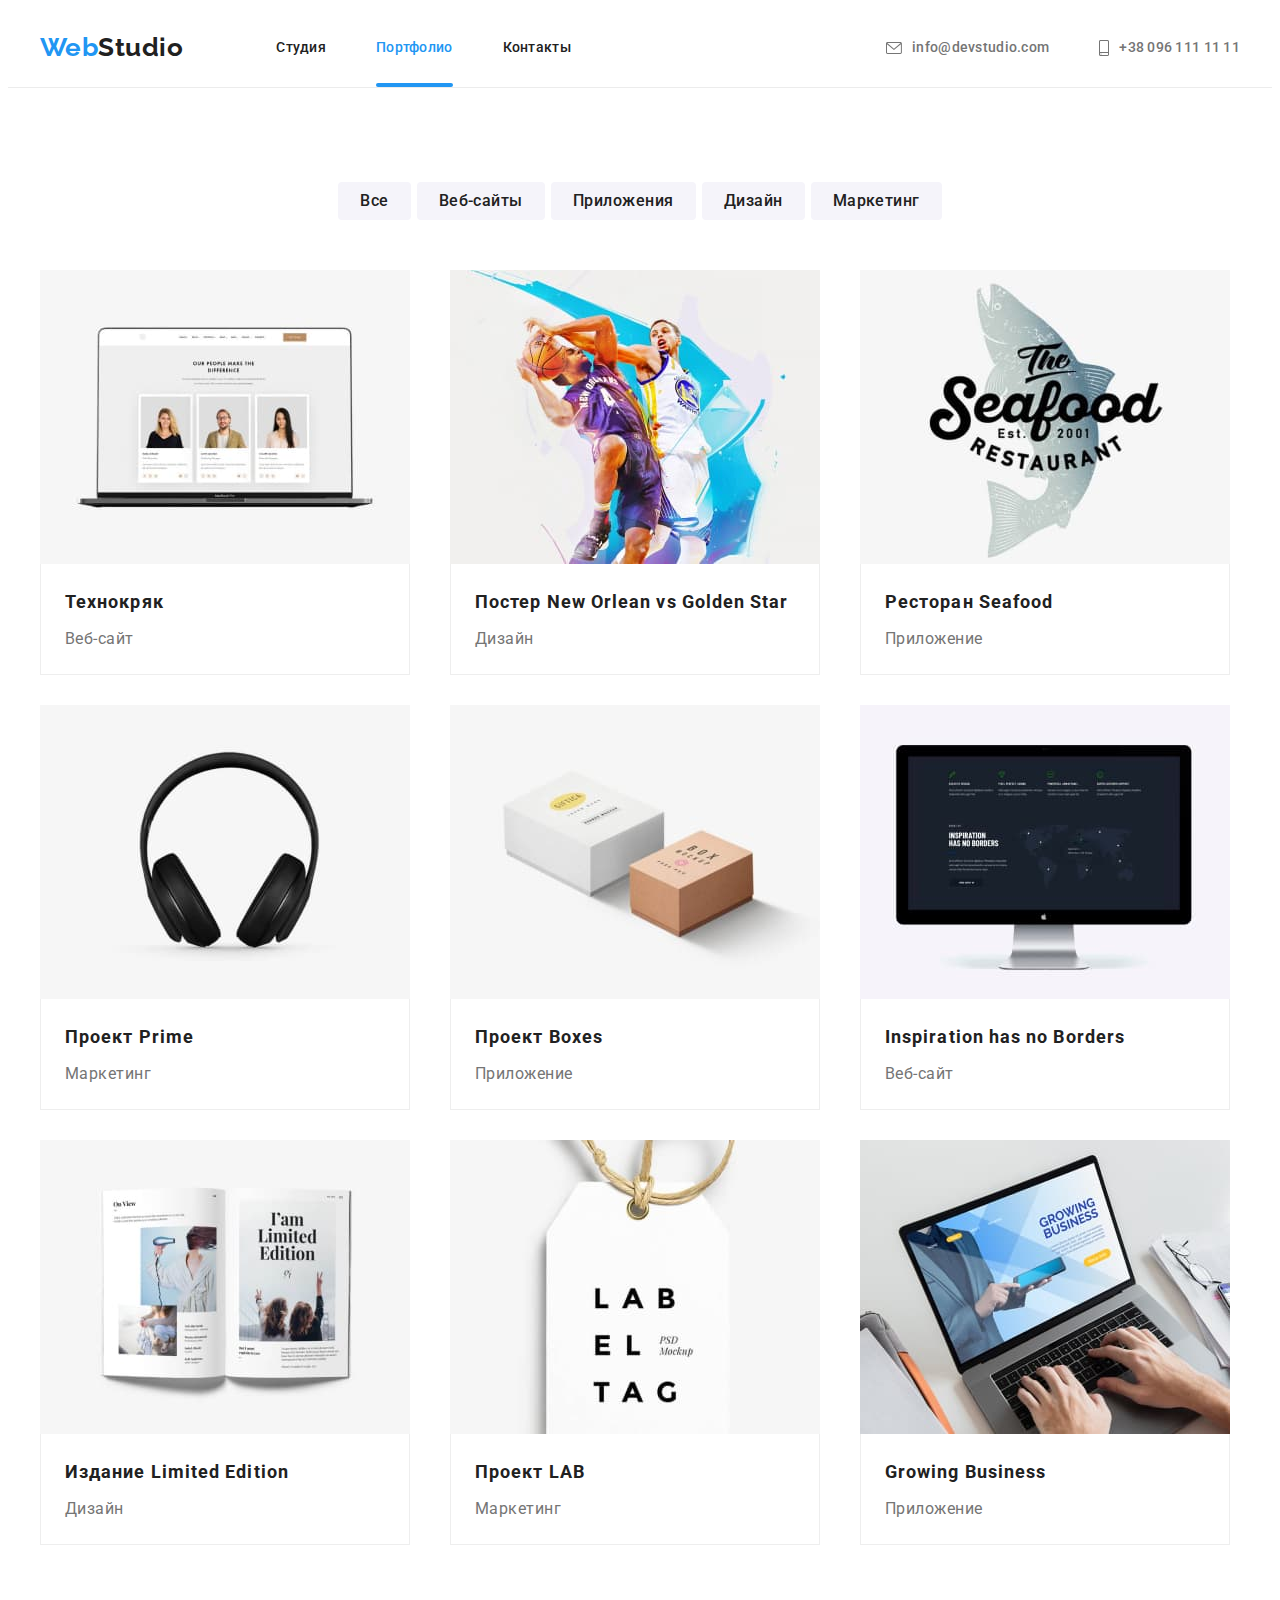
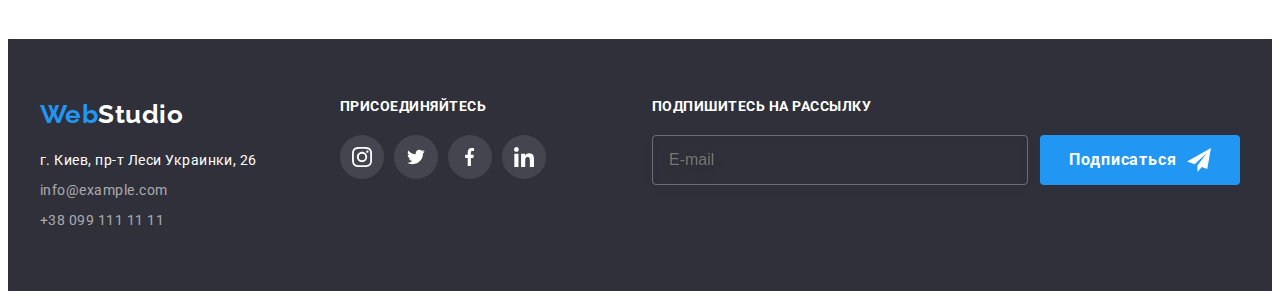
==== portfolio.html @ 3ef761d1 "Initial commit" ====
<!DOCTYPE html>
<html lang="ru">
  <head>
    <meta charset="UTF-8" />
    <meta http-equiv="X-UA-Compatible" content="IE=edge" />
    <meta name="viewport" content="width=device-width, initial-scale=1.0" />
    <title>portfolio</title>
    <link rel="preconnect" href="https://fonts.googleapis.com" />
    <link rel="preconnect" href="https://fonts.gstatic.com" crossorigin />
    <link
      href="https://fonts.googleapis.com/css2?family=Raleway:wght@700&family=Roboto:wght@400;500;700;900&display=swap"
      rel="stylesheet"
    />
    <link
      rel="stylesheet"
      href="https://cdnjs.cloudflare.com/ajax/libs/modern-normalize/1.1.0/modern-normalize.min.css"
      integrity="sha512-wpPYUAdjBVSE4KJnH1VR1HeZfpl1ub8YT/NKx4PuQ5NmX2tKuGu6U/JRp5y+Y8XG2tV+wKQpNHVUX03MfMFn9Q=="
      crossorigin="anonymous"
      referrerpolicy="no-referrer"
    />
    <link rel="stylesheet" href="./css/styles.css" />
  </head>

  <body>
    <header>
      <div class="container page-header">
        <nav class="site-nav">
          <a href="./index.html" class="logo link">Web<span class="logo-header">Studio</span></a>
          <ul class="list-nav list">
            <li class="item"><a href="./index.html" class="link">Студия</a></li>
            <li class="item"><a href="./portfolio.html" class="current link">Портфолио</a></li>
            <li class="item"><a href="" class="link">Контакты</a></li>
          </ul>
        </nav>
        <address class="contacts">
          <a href="mailto:info@devstudio.com" class="link">
            <svg class="cont-icon" width="16px" height="12">
              <use href="./images/icons.svg#icon-mail"></use>
            </svg>
            info@devstudio.com</a
          >
          <a href="tel:+380961111111" class="link"
            ><svg class="cont-icon" width="10px" height="16">
              <use href="./images/icons.svg#icon-phone"></use></svg
            >+38 096 111 11 11</a
          >
        </address>
      </div>
    </header>
    <main>
      <section class="section">
        <div class="container">
          <h1 class="visually-hidden">Наши работы</h1>
          <ul class="filters list">
            <li class="filters-list"><button type="button" class="filters-btn">Все</button></li>
            <li class="filters-list">
              <button type="button" class="filters-btn">Веб-сайты</button>
            </li>
            <li class="filters-list">
              <button type="button" class="filters-btn">Приложения</button>
            </li>
            <li class="filters-list"><button type="button" class="filters-btn">Дизайн</button></li>
            <li class="filters-list">
              <button type="button" class="filters-btn">Маркетинг</button>
            </li>
          </ul>
          <ul class="works list">
            <li class="works-list">
              <a href="" class="works-link link">
                <div class="overlay">
                  <img
                    class="works-pic"
                    src="./images/1tekhnokryak.jpg"
                    alt="на экране ноутбука карточки троих человек"
                    width="370"
                  />
                  <p class="overlay-text">
                    Ресурс предлагает комплексные предложения с разным уровнем функционала и
                    сервисов. Все это позволит посетителю получить исчерпывающие сведения компании
                    или частном лице.
                  </p>
                </div>

                <div class="works-descr">
                  <h2 class="works-title">Технокряк</h2>
                  <p class="works-text">Веб-сайт</p>
                </div>
              </a>
            </li>
            <li class="works-list">
              <a href="" class="works-link link">
                <div class="overlay">
                  <img
                    class="works-pic"
                    src="./images/2orleans.jpg"
                    alt="постер два баскетболиста с мячом"
                    width="370"
                  />
                  <p class="overlay-text">
                    Ресурс предлагает комплексные предложения с разным уровнем функционала и
                    сервисов. Все это позволит посетителю получить исчерпывающие сведения компании
                    или частном лице.
                  </p>
                </div>
                <div class="works-descr">
                  <h2 class="works-title">Постер New Orlean vs Golden Star</h2>
                  <p class="works-text">Дизайн</p>
                </div>
              </a>
            </li>
            <li class="works-list">
              <a href="" class="works-link link">
                <div class="overlay">
                  <img
                    class="works-pic"
                    src="./images/3seafood.jpg"
                    alt="логотип в виде рыбы с надписью ресторан сиафуд"
                    width="370"
                  />
                  <p class="overlay-text">
                    Ресурс предлагает комплексные предложения с разным уровнем функционала и
                    сервисов. Все это позволит посетителю получить исчерпывающие сведения компании
                    или частном лице.
                  </p>
                </div>
                <div class="works-descr">
                  <h2 class="works-title">Ресторан Seafood</h2>
                  <p class="works-text">Приложение</p>
                </div>
              </a>
            </li>
            <li class="works-list">
              <a href="" class="works-link link">
                <div class="overlay">
                  <img
                    class="works-pic"
                    src="./images/4prime.jpg"
                    alt="черные наушники"
                    width="370"
                  />
                  <p class="overlay-text">
                    Ресурс предлагает комплексные предложения с разным уровнем функционала и
                    сервисов. Все это позволит посетителю получить исчерпывающие сведения компании
                    или частном лице.
                  </p>
                </div>
                <div class="works-descr">
                  <h2 class="works-title">Проект Prime</h2>
                  <p class="works-text">Маркетинг</p>
                </div>
              </a>
            </li>
            <li class="works-list">
              <a href="" class="works-link link">
                <div class="overlay">
                  <img
                    class="works-pic"
                    src="./images/5boxes.jpg"
                    alt="две коробочки, белая и коричневая"
                    width="370"
                  />
                  <p class="overlay-text">
                    Ресурс предлагает комплексные предложения с разным уровнем функционала и
                    сервисов. Все это позволит посетителю получить исчерпывающие сведения компании
                    или частном лице.
                  </p>
                </div>
                <div class="works-descr">
                  <h2 class="works-title">Проект Boxes</h2>
                  <p class="works-text">Приложение</p>
                </div>
              </a>
            </li>
            <li class="works-list">
              <a href="" class="works-link link">
                <div class="overlay">
                  <img
                    class="works-pic"
                    src="./images/6inspiration.jpg"
                    alt="монитор компьютера"
                    width="370"
                  />
                  <p class="overlay-text">
                    Ресурс предлагает комплексные предложения с разным уровнем функционала и
                    сервисов. Все это позволит посетителю получить исчерпывающие сведения компании
                    или частном лице.
                  </p>
                </div>
                <div class="works-descr">
                  <h2 class="works-title">Inspiration has no Borders</h2>
                  <p class="works-text">Веб-сайт</p>
                </div>
              </a>
            </li>
            <li class="works-list">
              <a href="" class="works-link link">
                <div class="overlay">
                  <img
                    class="works-pic"
                    src="./images/7limited.jpg"
                    alt="открытый журнал"
                    width="370"
                  />
                  <p class="overlay-text">
                    Ресурс предлагает комплексные предложения с разным уровнем функционала и
                    сервисов. Все это позволит посетителю получить исчерпывающие сведения компании
                    или частном лице.
                  </p>
                </div>
                <div class="works-descr">
                  <h2 class="works-title">Издание Limited Edition</h2>
                  <p class="works-text">Дизайн</p>
                </div>
              </a>
            </li>
            <li class="works-list">
              <a href="" class="works-link link">
                <div class="overlay">
                  <img
                    class="works-pic"
                    src="./images/8lab.jpg"
                    alt="бирка с надписью лаб ел тег"
                    width="370"
                  />
                  <p class="overlay-text">
                    Ресурс предлагает комплексные предложения с разным уровнем функционала и
                    сервисов. Все это позволит посетителю получить исчерпывающие сведения компании
                    или частном лице.
                  </p>
                </div>
                <div class="works-descr">
                  <h2 class="works-title">Проект LAB</h2>
                  <p class="works-text">Маркетинг</p>
                </div>
              </a>
            </li>
            <li class="works-list">
              <a href="" class="works-link link">
                <div class="overlay">
                  <img
                    class="works-pic"
                    src="./images/9growing.jpg"
                    alt="ноутбук с открытым приложением гровин бизнес"
                    width="370"
                  />
                  <p class="overlay-text">
                    Ресурс предлагает комплексные предложения с разным уровнем функционала и
                    сервисов. Все это позволит посетителю получить исчерпывающие сведения компании
                    или частном лице.
                  </p>
                </div>
                <div class="works-descr">
                  <h2 class="works-title">Growing Business</h2>
                  <p class="works-text">Приложение</p>
                </div>
              </a>
            </li>
          </ul>
        </div>
      </section>
    </main>
    <footer>
      <div class="container footer">
        <div class="footer-contacts">
          <a href="./index.html" class="logo link">Web<span class="logo-footer">Studio</span></a>
          <address class="address">
            <ul class="address-list list">
              <li class="item">
                <a
                  href="https://goo.gl/maps/7GaUv9bCkKkRXXXv6"
                  target="_blank"
                  rel="noopener noreferrer nofollow"
                  class="address-map link"
                  >г. Киев, пр-т Леси Украинки, 26</a
                >
              </li>
              <li class="item">
                <a href="mailto:info@example.com" class="address-mail link">info@example.com</a>
              </li>
              <li class="item">
                <a href="tel:+380991111111" class="address-tel link">+38 099 111 11 11</a>
              </li>
            </ul>
          </address>
        </div>
        <div class="footer-socials">
          <p class="connect">присоединяйтесь</p>
          <ul class="social list">
            <li class="social-item">
              <a class="social-icon link" href="" aria-label="наш instagram">
                <svg class="soc-logo" width="20" height="20">
                  <use href="./images/icons.svg#icon-instagram"></use>
                </svg>
              </a>
            </li>
            <li class="social-item">
              <a class="social-icon link" href="" aria-label="наш twitter">
                <svg class="soc-logo" width="20" height="16">
                  <use href="./images/icons.svg#icon-twitter"></use></svg
              ></a>
            </li>
            <li class="social-item">
              <a class="social-icon link" href="" aria-label="наш facebook">
                <svg class="soc-logo" width="10" height="20">
                  <use href="./images/icons.svg#icon-facebook"></use></svg
              ></a>
            </li>
            <li class="social-item">
              <a class="social-icon link" href="" aria-label="наш linkedin">
                <svg class="soc-logo" width="20" height="20">
                  <use href="./images/icons.svg#icon-linkedin"></use></svg
              ></a>
            </li>
          </ul>
        </div>
        <div class="footer-form">
          <p class="connect">Подпишитесь на рассылку</p>
          <form class="subscribe">
            <input class="email" type="email" placeholder="E-mail" />
            <button class="main-button" type="submit">
              Подписаться
              <svg class="send" width="24px" height="24px">
                <use href="./images/icons.svg#icon-send"></use>
              </svg>
            </button>
          </form>
        </div>
      </div>
    </footer>
  </body>
</html>
---- css/styles.css ----
/* основний колір фону - #FFFFFF */
/* колір футера - #2F303A */
/* додатковий колір фону - #F5F4FA */
/* колір логотипу - #000000 */
/* колір акценту - #2196F3 */
/* колір ховеру кнопки героя - #188CE8 */
/* колір заголовків - #212121 */
/* колір тексту - #757575 */
/* додатковий колір тексту - #FFFFFF */
/* колір тексту із прозорістю - rgba(255, 255, 255, 0.6) */
/* колір лінії - #ECECEC */
/* колір соцмережі - #AFB1B8 */
/* ?Raleway 700, Roboto 400 500 700 900 */

/* css змінні */
:root {
  --accent-color: #2196f3;
  --base-color: #ffffff;
  --heading-color: #212121;
  --text-color: #757575;
  --btn-color: #f5f4fa;
  --social-color: #afb1b8;
  --footer-social-color: rgba(255, 255, 255, 0.1);
}

body {
  background-color: var(--base-color);
  color: var(--heading-color);

  font-family: Roboto, sans-serif;
  letter-spacing: 0.03em;
}

header {
  border-bottom: 1px solid #ececec;
}

footer {
  background-color: #2f303a;
}

h1,
h2,
h3,
h4,
h5,
h6,
p,
ul,
li {
  margin: 0;
  padding: 0;
}

h2 {
  font-weight: 700;
}

img {
  display: block;
  min-width: 100%;
  height: auto;
}

.list {
  list-style: none;
}

.link {
  text-decoration: none;
}

.section {
  padding-top: 94px;
  padding-bottom: 94px;
}

.container {
  margin-left: auto;
  margin-right: auto;

  width: 1200px;
  padding-left: 15px;
  padding-right: 15px;
  /* outline: 2px solid tomato; */
}

/* =============Хедер============== */
.page-header {
  display: flex;
  align-items: center;
}

.site-nav {
  display: flex;
  align-items: center;
}

.logo {
  padding-top: 20px;
  padding-bottom: 20px;

  color: var(--accent-color);

  font-family: Raleway, sans-serif;
  font-weight: 700;
  font-size: 26px;
  line-height: 1.19;
}

.logo-header {
  color: #212121;
}

.list-nav {
  display: flex;
  margin-left: 93px;
}

.list-nav .item:not(:last-child) {
  margin-right: 50px;
}

.list-nav .link {
  display: inline-block;

  position: relative;
  padding-top: 32px;
  padding-bottom: 31px;

  color: var(--heading-color);

  font-weight: 500;
  font-size: 14px;
  line-height: 1.14;
  letter-spacing: 0.02em;

  transition-property: color;
  transition-duration: 250ms;
  transition-timing-function: cubic-bezier(0.4, 0, 0.2, 1);
}

.list-nav .link:hover,
.list-nav .link:focus {
  color: var(--accent-color);
}

.contacts {
  display: flex;
  margin-left: auto;
}

.contacts .link + .link {
  margin-left: 50px;
}

.contacts .link {
  display: flex;
  padding-top: 32px;
  padding-bottom: 31px;
  align-items: center;

  color: var(--text-color);

  font-style: normal;
  font-weight: 500;
  font-size: 14px;
  line-height: 1.14;
  letter-spacing: 0.02em;

  transition-property: color;
  transition-duration: 250ms;
  transition-timing-function: cubic-bezier(0.4, 0, 0.2, 1);
}

.contacts .link:hover,
.contacts .link:focus {
  color: var(--accent-color);
}

.cont-icon {
  fill: currentColor;
  margin-right: 10px;
}

.link.current {
  color: var(--accent-color);
}

.list-nav .current.link::after {
  content: '';
  position: absolute;
  left: 0;
  bottom: 0;

  width: 100%;
  height: 4px;
  border-radius: 2px;

  background-color: var(--accent-color);
}

/* =============герой============== */
.hero {
  max-width: 1600px;
  height: 600px;
  margin-right: auto;
  margin-left: auto;

  padding-top: 200px;
  padding-bottom: 200px;

  background-color: #c4c4c4;
  background-image: linear-gradient(rgba(47, 48, 58, 0.4), rgba(47, 48, 58, 0.4)),
    url('../images/hero.jpg');
  background-repeat: no-repeat;
  background-size: cover;
  background-position: center;
  text-align: center;
}

.hero-title {
  width: 696px;
  margin-right: auto;
  margin-left: auto;
  margin-bottom: 30px;

  color: var(--base-color);
  font-weight: 900;
  font-size: 44px;
  line-height: 1.36;
  letter-spacing: 0.06em;
  text-transform: uppercase;
}

.main-button {
  margin-right: auto;
  margin-left: auto;
  min-width: 200px;

  border-radius: 4px;
  padding-top: 10px;
  padding-bottom: 10px;

  background-color: var(--accent-color);
  color: var(--base-color);
  border: none;
  cursor: pointer;
  display: block;

  font-family: inherit;
  font-weight: 700;
  font-size: 16px;
  line-height: 1.88;
  letter-spacing: 0.06em;

  transition-property: background-color;
  transition-duration: 250ms;
  transition-timing-function: cubic-bezier(0.4, 0, 0.2, 1);
}

.main-button:hover,
.main-button:focus {
  background-color: #188ce8;
}

/* =============преимущества============= */
.visually-hidden {
  position: absolute;
  white-space: nowrap;
  width: 1px;
  height: 1px;
  overflow: hidden;
  border: 0;
  padding: 0;
  clip: rect(0 0 0 0);
  clip-path: inset(50%);
  margin: -1px;
}

.features-list {
  display: flex;
}

.features-list .item {
  width: 270px;
}

.features-icon {
  display: flex;
  margin-bottom: 30px;
  height: 120px;
  justify-content: center;
  align-items: center;

  border-radius: 4px;

  background-color: var(--btn-color);
}

.features-list .item:not(:last-child) {
  margin-right: 30px;
}

.features-title {
  margin-bottom: 10px;

  font-size: 14px;
  line-height: 1.43;
  text-transform: uppercase;
}

.features-text {
  color: var(--text-color);

  font-size: 14px;
  line-height: 1.71;
}

/* =============чем мы занимаемся============= */
.directions {
  padding-top: 0;
}

.directions-title {
  margin-bottom: 50px;

  font-size: 36px;
  line-height: 1.17;
  text-align: center;
}

.directions-list {
  display: flex;
}

.directions-list .item + .item {
  margin-left: 30px;
}

.directions-list > .item {
  position: relative;
}

.directions-text {
  display: flex;
  position: absolute;
  bottom: 0;
  align-items: center;
  justify-content: center;

  height: 70px;
  width: 100%;

  background-color: rgba(47, 48, 58, 0.8);
  color: var(--base-color);

  font-weight: 700;
  font-size: 14px;
  line-height: 1.14;
  text-align: center;
  text-transform: uppercase;
}

/* =============команда============= */
.team {
  background-color: #f5f4fa;
}

.team-title {
  margin-bottom: 50px;

  font-size: 36px;
  line-height: 1.17;
  text-align: center;
}

.team-list {
  display: flex;
}

.team-list .item + .item {
  margin-left: 30px;
}

.team-list .item {
  border-radius: 0px 0px 4px 4px;

  background-color: var(--base-color);
  width: 270px;

  box-shadow: 0px 1px 3px rgba(0, 0, 0, 0.12), 0px 1px 1px rgba(0, 0, 0, 0.14),
    0px 2px 1px rgba(0, 0, 0, 0.2);
}

.team-description {
  padding-top: 30px;
  padding-bottom: 30px;
}

.team-list-title {
  margin-bottom: 10px;

  font-weight: 500;
  font-size: 16px;
  line-height: 1.19;
  text-align: center;
}

.team-list-text {
  margin-bottom: 16px;

  color: var(--text-color);

  font-size: 16px;
  line-height: 1.19;
  text-align: center;
}

.social {
  display: flex;
  justify-content: center;
}

.social-item + .social-item {
  margin-left: 10px;
}
.social-icon {
  display: flex;
  justify-content: center;
  align-items: center;

  width: 44px;
  height: 44px;
  border-radius: 50%;

  color: var(--social-color);
  background-color: var(--base-color);

  transition-property: color, background-color;
  transition-duration: 250ms;
  transition-timing-function: cubic-bezier(0.4, 0, 0.2, 1);
}

.social-icon:hover,
.social-icon:focus {
  background-color: var(--accent-color);
  color: var(--base-color);
}

.soc-logo {
  fill: currentColor;
}

/* =============клієнти============= */
.clients-title {
  margin-bottom: 50px;

  font-size: 36px;
  line-height: 1.17;
  text-align: center;
}

.clients-list {
  display: flex;
  justify-content: center;
}

.clients-list .items + .items {
  margin-left: 30px;
}
.clients-icon {
  display: flex;
  justify-content: center;
  align-items: center;

  width: 170px;
  height: 92px;
  border-radius: 4px;
  border: 1px solid var(--social-color);

  color: var(--social-color);

  transition-property: color, border-color;
  transition-duration: 250ms;
  transition-timing-function: cubic-bezier(0.4, 0, 0.2, 1);
}

.clients-icon:hover,
.clients-icon:focus {
  color: var(--accent-color);
  border-color: var(--accent-color);
}

.clients-icon .icon {
  fill: currentColor;
}
/* =============футер============= */
footer {
  padding-top: 60px;
  padding-bottom: 60px;
}

.container.footer {
  display: flex;
}

.logo-footer {
  color: var(--base-color);
}

.address {
  margin-top: 20px;

  font-style: normal;
  font-size: 14px;
  /* line-height: 1.71; */
  line-height: 1.5;
}

.address-list .item + .item {
  margin-top: 9px;
}

.address-map {
  color: var(--base-color);

  transition-property: color;
  transition-duration: 250ms;
  transition-timing-function: cubic-bezier(0.4, 0, 0.2, 1);
}

.address-tel,
.address-mail {
  color: rgba(255, 255, 255, 0.6);

  transition-property: color;
  transition-duration: 250ms;
  transition-timing-function: cubic-bezier(0.4, 0, 0.2, 1);
}

.address-map:hover,
.address-map:focus,
.address-tel:hover,
.address-tel:focus,
.address-mail:hover,
.address-mail:focus {
  color: var(--accent-color);
}

.footer-socials {
  margin-left: 83px;
}
.connect {
  margin-bottom: 20px;

  font-weight: 700;
  font-size: 14px;
  line-height: 1.14;
  text-transform: uppercase;

  color: var(--base-color);
}

.social-icon.link {
  color: var(--base-color);
  background-color: var(--footer-social-color);

  transition-property: background-color;
  transition-duration: 250ms;
  transition-timing-function: cubic-bezier(0.4, 0, 0.2, 1);
}

.social-icon.link:hover,
.social-icon.link:focus {
  background-color: var(--accent-color);
  color: var(--base-color);
}

.footer-form {
  margin-left: auto;
}

.subscribe {
  display: flex;
  align-items: center;
}

.email {
  padding: 14px 0 14px 16px;
  margin-right: 12px;
  width: 358px;

  font-weight: 400;
  font-size: 16px;
  line-height: 1.25;

  color: rgba(255, 255, 255, 0.6);

  background-color: transparent;
  border: 1px solid rgba(255, 255, 255, 0.3);
  filter: drop-shadow(0px 4px 4px rgba(0, 0, 0, 0.15));
  border-radius: 4px;
}

.main-button {
  display: flex;
  justify-content: center;
  align-items: center;
}

.send {
  margin-left: 10px;
}
/* =============модалка============= */
.backdrop {
  position: fixed;
  top: 0;
  left: 0;

  width: 100%;
  height: 100%;

  background-color: rgba(0, 0, 0, 0.2);

  opacity: 1;

  transition-property: opacity;
  transition-duration: 250ms;
  transition-timing-function: cubic-bezier(0.4, 0, 0.2, 1);
}

.backdrop.is-hidden {
  opacity: 0;
  pointer-events: none;
  visibility: hidden;
}

.modal {
  position: absolute;
  top: 50%;
  left: 50%;
  transform: translate(-50%, -50%) scale(1);

  width: 528px;
  height: 581px;
  border-radius: 4px;
  padding: 40px;

  background-color: var(--base-color);
  box-shadow: 0px 1px 3px rgba(0, 0, 0, 0.12), 0px 1px 1px rgba(0, 0, 0, 0.14),
    0px 2px 1px rgba(0, 0, 0, 0.2);

  transition-property: transform, visibility;
  transition-duration: 250ms;
  transition-timing-function: cubic-bezier(0.4, 0, 0.2, 1);
}

.backdrop.is-hidden .modal {
  transform: translate(-50%, -50%) scale(2.3, 1.5);
}

.close {
  position: absolute;
  right: 8px;
  top: 8px;

  width: 30px;
  height: 30px;
  border-radius: 50%;

  cursor: pointer;
  background: var(--base-color);
  border: 1px solid rgba(0, 0, 0, 0.1);
}

.close:hover .icon-close,
.close:focus .icon-close {
  fill: var(--accent-color);
}

.icon-close {
  position: absolute;
  top: 50%;
  left: 50%;
  transform: translate(-50%, -50%);

  fill: #000000;

  transition-property: fill;
  transition-duration: 250ms;
  transition-timing-function: cubic-bezier(0.4, 0, 0.2, 1);
}

/* =============форма в модалці============= */

.form-title {
  margin-bottom: 12px;

  font-size: 20px;
  font-weight: 700;
  line-height: 1.15;
  text-align: center;
  letter-spacing: 0.03em;

  color: var(--heading-color);
}

.form-field {
  display: flex;
  flex-direction: column;
  position: relative;
}

.form-field label {
  margin-bottom: 4px;

  font-weight: 400;
  font-size: 12px;
  line-height: 1.17;
  letter-spacing: 0.01em;

  color: var(--text-color);
}

.form-field input,
.form-field textarea {
  border: 1px solid rgba(33, 33, 33, 0.2);
  border-radius: 4px;
  font-size: 12px;
  line-height: 1.17;

  transition-property: border-color;
  transition-duration: 250ms;
  transition-timing-function: cubic-bezier(0.4, 0, 0.2, 1);
}

.form-field input:hover,
.form-field input:focus,
.form-field textarea:hover,
.form-field textarea:focus {
  border-color: var(--accent-color);
}

.form-field input:focus-visible,
.form-field textarea:focus-visible {
  outline: 1px solid var(--accent-color);
}

.form-field input {
  padding: 12px 12px 12px 42px;
}

.form-field + .form-field {
  margin-top: 10px;
}

.form-icon {
  position: absolute;
  bottom: 11px;
  left: 12px;

  fill: var(--heading-color);

  transition-property: fill;
  transition-duration: 250ms;
  transition-timing-function: cubic-bezier(0.4, 0, 0.2, 1);
}

.form-field input:focus + .form-icon,
.form-field input:hover + .form-icon {
  fill: var(--accent-color);
}

.form-field textarea {
  padding: 12px 16px;
  resize: none;
}

.form-field textarea::placeholder {
  font-weight: 400;
  font-size: 12px;
  line-height: 1.17;
  letter-spacing: 0.01em;
  color: rgba(117, 117, 117, 0.5);
}

.check {
  display: flex;
  justify-content: center;
  align-items: center;

  font-weight: 400;
  font-size: 14px;
  line-height: 1.71;

  color: var(--text-color);

  margin-top: 20px;
  margin-bottom: 30px;
}

.checkbox.visually-hidden {
  transform: translateX(-202px);
}

/* .checkbox {
  appearance: none;
} */

.check-icons {
  position: relative;
  margin-right: 7px;

  line-height: 0;
}

.icon-check {
  position: absolute;
  top: 0;
  left: 0;

  opacity: 0;

  transition-property: opacity;
  transition-duration: 250ms;
  transition-timing-function: cubic-bezier(0.4, 0, 0.2, 1);
}

.checkbox:checked + .check-icons > .icon-check {
  opacity: 1;
}

.icon-not-check {
  opacity: 1;

  transition-property: opacity;
  transition-duration: 250ms;
  transition-timing-function: cubic-bezier(0.4, 0, 0.2, 1);
}

.checkbox:checked + .check-icons > .icon-not-check {
  opacity: 0;
}

.checkbox:focus-visible + .check-icons,
.close:focus-visible,
.conditions:focus-visible,
.form > .main-button:focus-visible {
  outline: 3px solid var(--accent-color);
}

.conditions {
  color: var(--accent-color);
}

/* =============портфолио============= */
.filters {
  display: flex;
  margin-bottom: 50px;
  justify-content: center;
}

.filters-btn {
  padding-top: 6px;
  padding-right: 22px;
  padding-bottom: 6px;
  padding-left: 22px;
  border-radius: 4px;

  color: var(--heading-color);
  background-color: var(--btn-color);
  border: none;
  cursor: pointer;

  font-family: inherit;
  font-weight: 500;
  font-size: 16px;
  line-height: 1.62;
  text-align: center;
  letter-spacing: inherit;

  transition-property: color, background-color, box-shadow;
  transition-duration: 250ms;
  transition-timing-function: cubic-bezier(0.4, 0, 0.2, 1);
}

.filters-list:not(:last-child) {
  margin-right: 6px;
}

.filters-btn:hover,
.filters-btn:focus {
  background-color: var(--accent-color);
  color: var(--base-color);
  box-shadow: 0px 3px 1px rgba(0, 0, 0, 0.1), 0px 1px 2px rgba(0, 0, 0, 0.08),
    0px 2px 2px rgba(0, 0, 0, 0.12);
}

.works {
  display: flex;
  flex-wrap: wrap;
  gap: 30px;
}

.works-list {
  flex-basis: calc((100% - 60px) / 3);
}

.works-link {
  display: inline-block;

  transition-property: box-shadow;
  transition-duration: 250ms;
  transition-timing-function: cubic-bezier(0.4, 0, 0.2, 1);
}

.works-link:hover,
.works-link:focus {
  box-shadow: 0px 1px 1px rgba(0, 0, 0, 0.12), 0px 4px 4px rgba(0, 0, 0, 0.06),
    1px 4px 6px rgba(0, 0, 0, 0.16);
}

.overlay {
  position: relative;
  overflow: hidden;
}

.overlay-text {
  position: absolute;
  top: 0;
  left: 0;
  transform: translateY(100%);

  width: 100%;
  height: 100%;
  padding: 63px 24px;

  background-color: rgba(33, 150, 243, 0.9);

  font-weight: 400;
  font-size: 18px;
  line-height: 1.56;
  color: var(--base-color);

  transition-property: transform;
  transition-duration: 250ms;
  transition-timing-function: cubic-bezier(0.4, 0, 0.2, 1);
}

.works-link:hover .overlay-text,
.works-link:focus .overlay-text {
  transform: translateY(0);
}

.works-descr {
  padding-right: 24px;
  padding-bottom: 20px;
  padding-left: 24px;
  padding-top: 20px;

  border: 1px solid #eeeeee;
  border-top: none;
}

.works-title {
  margin-bottom: 4px;

  color: var(--heading-color);

  font-weight: 700;
  font-size: 18px;
  line-height: 2;
  letter-spacing: 0.06em;
}

.works-text {
  color: var(--text-color);

  font-size: 16px;
  line-height: 1.88;
}
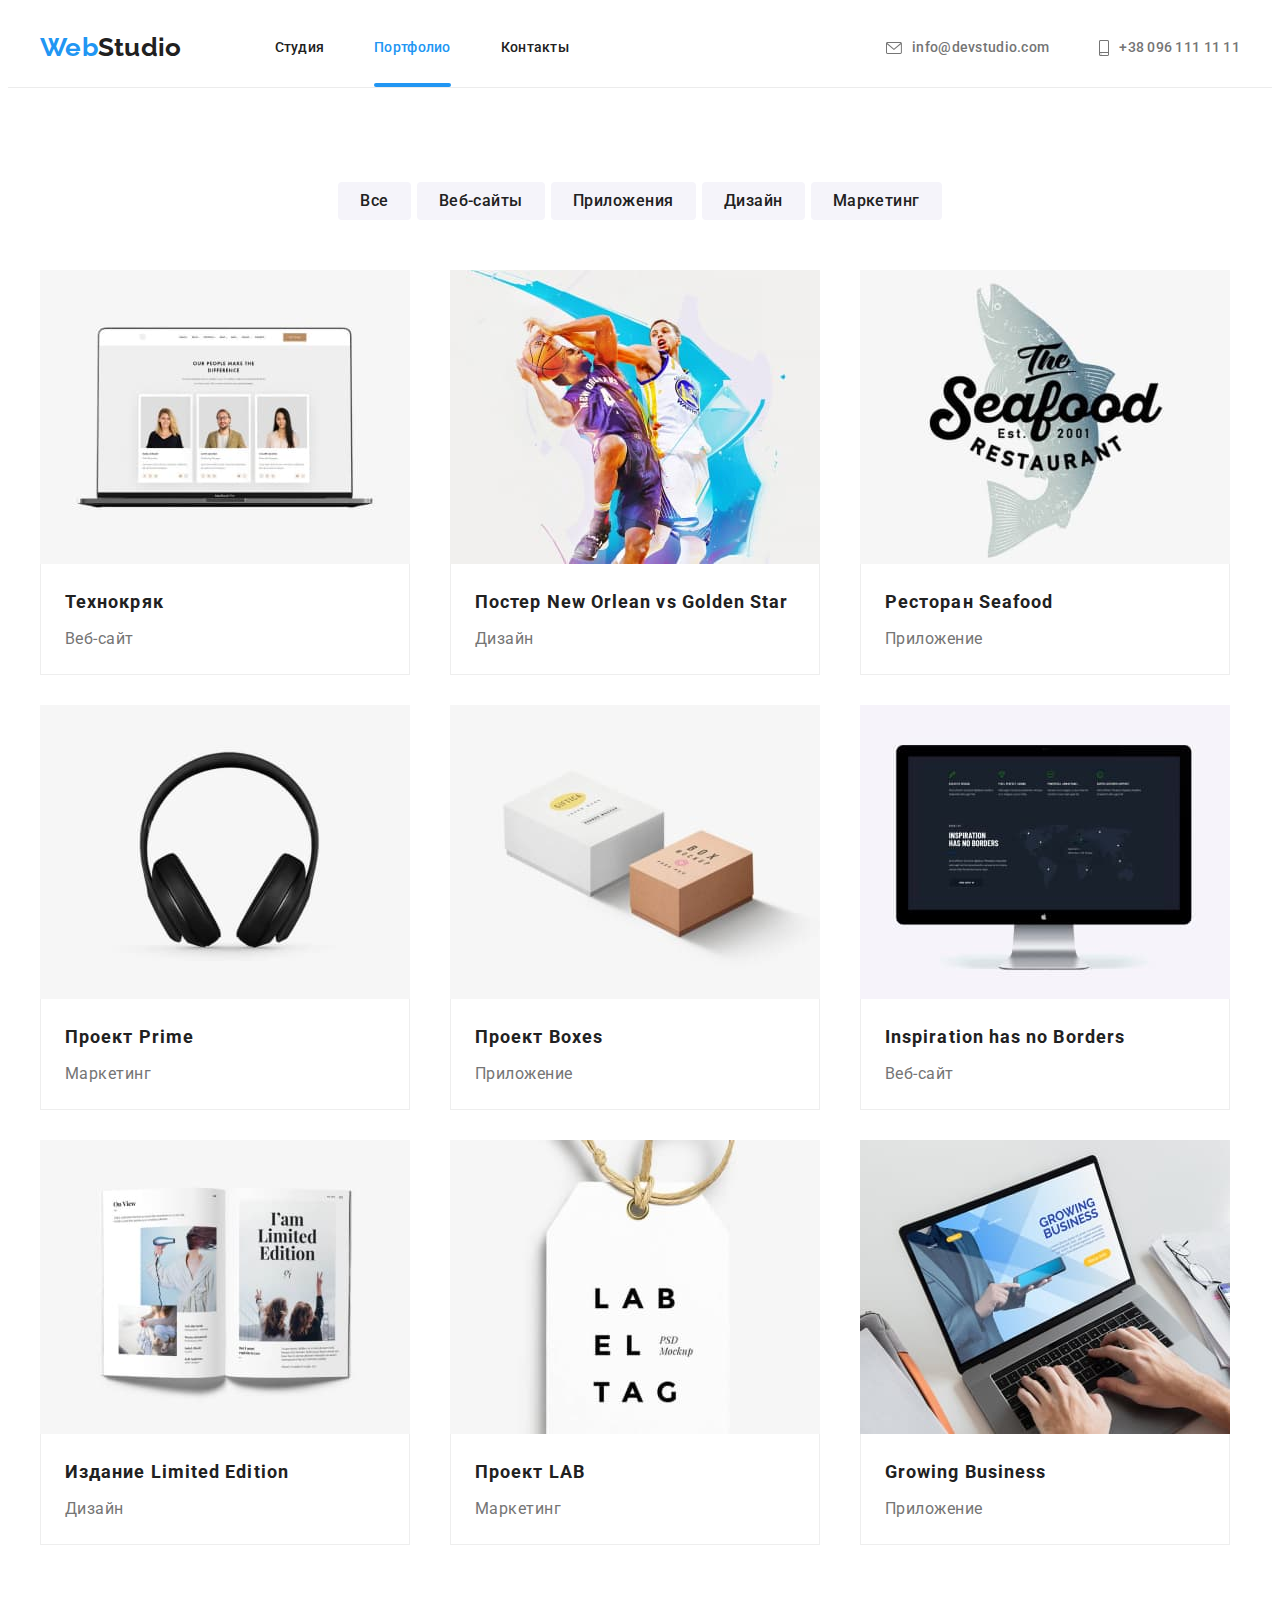
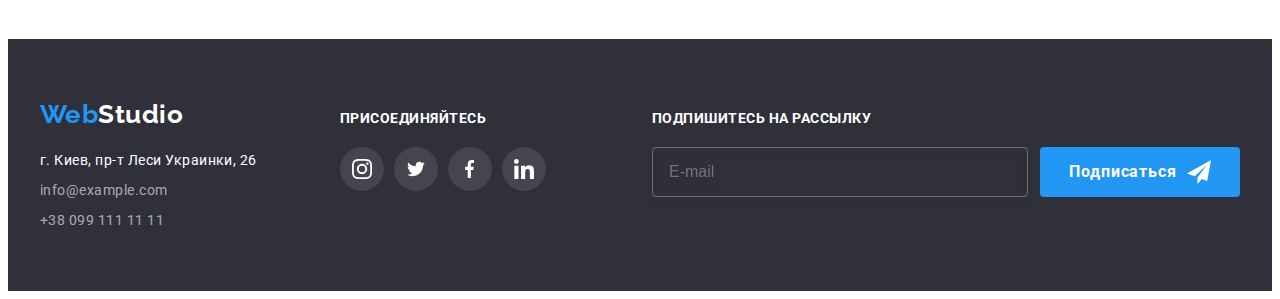
==== commit 18994e8d: "бем для хедера та футера" ====
--- a/portfolio.html
+++ b/portfolio.html
@@ -18,29 +18,35 @@
       crossorigin="anonymous"
       referrerpolicy="no-referrer"
     />
-    <link rel="stylesheet" href="./css/styles.css" />
+    <link rel="stylesheet" href="./css/main.min.css" />
   </head>
 
   <body>
     <header>
-      <div class="container page-header">
+      <div class="container container--header">
         <nav class="site-nav">
-          <a href="./index.html" class="logo link">Web<span class="logo-header">Studio</span></a>
-          <ul class="list-nav list">
-            <li class="item"><a href="./index.html" class="link">Студия</a></li>
-            <li class="item"><a href="./portfolio.html" class="current link">Портфолио</a></li>
-            <li class="item"><a href="" class="link">Контакты</a></li>
+          <a href="./index.html" class="logo">Web<span class="logo__header">Studio</span></a>
+          <ul class="site-nav__list">
+            <li class="site-nav__item">
+              <a href="./index.html" class="site-nav__link">Студия</a>
+            </li>
+            <li class="site-nav__item">
+              <a href="./portfolio.html" class="site-nav__link site-nav__link--current"
+                >Портфолио</a
+              >
+            </li>
+            <li class="site-nav__item"><a href="" class="site-nav__link">Контакты</a></li>
           </ul>
         </nav>
         <address class="contacts">
-          <a href="mailto:info@devstudio.com" class="link">
-            <svg class="cont-icon" width="16px" height="12">
+          <a href="mailto:info@devstudio.com" class="contacts__link">
+            <svg class="contacts__icon" width="16px" height="12">
               <use href="./images/icons.svg#icon-mail"></use>
             </svg>
             info@devstudio.com</a
           >
-          <a href="tel:+380961111111" class="link"
-            ><svg class="cont-icon" width="10px" height="16">
+          <a href="tel:+380961111111" class="contacts__link"
+            ><svg class="contacts__icon" width="10px" height="16">
               <use href="./images/icons.svg#icon-phone"></use></svg
             >+38 096 111 11 11</a
           >
@@ -260,66 +266,72 @@
       </section>
     </main>
     <footer>
-      <div class="container footer">
+      <div class="container container--footer">
         <div class="footer-contacts">
-          <a href="./index.html" class="logo link">Web<span class="logo-footer">Studio</span></a>
+          <a href="./index.html" class="logo">Web<span class="logo__footer">Studio</span></a>
           <address class="address">
-            <ul class="address-list list">
-              <li class="item">
+            <ul class="address__list">
+              <li class="address__item">
                 <a
                   href="https://goo.gl/maps/7GaUv9bCkKkRXXXv6"
                   target="_blank"
                   rel="noopener noreferrer nofollow"
-                  class="address-map link"
+                  class="address__map"
                   >г. Киев, пр-т Леси Украинки, 26</a
                 >
               </li>
-              <li class="item">
-                <a href="mailto:info@example.com" class="address-mail link">info@example.com</a>
+              <li class="address__item">
+                <a href="mailto:info@example.com" class="address__mail">info@example.com</a>
               </li>
-              <li class="item">
-                <a href="tel:+380991111111" class="address-tel link">+38 099 111 11 11</a>
+              <li class="address__item">
+                <a href="tel:+380991111111" class="address__tel">+38 099 111 11 11</a>
               </li>
             </ul>
           </address>
         </div>
         <div class="footer-socials">
-          <p class="connect">присоединяйтесь</p>
-          <ul class="social list">
-            <li class="social-item">
-              <a class="social-icon link" href="" aria-label="наш instagram">
-                <svg class="soc-logo" width="20" height="20">
+          <p class="footer-socials__text">присоединяйтесь</p>
+          <ul class="social">
+            <li class="social__item">
+              <a class="social__icon social__icon--footer" href="" aria-label="наш instagram">
+                <svg class="social__logo" width="20" height="20">
                   <use href="./images/icons.svg#icon-instagram"></use>
                 </svg>
               </a>
             </li>
-            <li class="social-item">
-              <a class="social-icon link" href="" aria-label="наш twitter">
-                <svg class="soc-logo" width="20" height="16">
+            <li class="social__item">
+              <a class="social__icon social__icon--footer" href="" aria-label="наш twitter">
+                <svg class="social__logo" width="20" height="16">
                   <use href="./images/icons.svg#icon-twitter"></use></svg
               ></a>
             </li>
-            <li class="social-item">
-              <a class="social-icon link" href="" aria-label="наш facebook">
-                <svg class="soc-logo" width="10" height="20">
+            <li class="social__item">
+              <a class="social__icon social__icon--footer" href="" aria-label="наш facebook">
+                <svg class="social__logo" width="10" height="20">
                   <use href="./images/icons.svg#icon-facebook"></use></svg
               ></a>
             </li>
-            <li class="social-item">
-              <a class="social-icon link" href="" aria-label="наш linkedin">
-                <svg class="soc-logo" width="20" height="20">
+            <li class="social__item">
+              <a class="social__icon social__icon--footer" href="" aria-label="наш linkedin">
+                <svg class="social__logo" width="20" height="20">
                   <use href="./images/icons.svg#icon-linkedin"></use></svg
               ></a>
             </li>
           </ul>
         </div>
         <div class="footer-form">
-          <p class="connect">Подпишитесь на рассылку</p>
+          <p class="footer-form__text">Подпишитесь на рассылку</p>
           <form class="subscribe">
-            <input class="email" type="email" placeholder="E-mail" />
-            <button class="main-button" type="submit">
+            <input
+              class="subscribe__email"
+              type="email"
+              placeholder="E-mail"
+              name="email"
+              required
+            />
+            <button class="main-button main-button--right-icon" type="submit">
               Подписаться
-              <svg class="send" width="24px" height="24px">
+              <svg class="main-button__icon" width="24px" height="24px">
                 <use href="./images/icons.svg#icon-send"></use>
               </svg>
             </button>
--- a/css/main.min.css
+++ b/css/main.min.css
@@ -0,0 +1 @@
+h2{font-weight:700}h1,h2,h3,h4,h5,h6,p,ul,li{margin:0;padding:0}img{display:block;min-width:100%;height:auto}ul{list-style:none}a{text-decoration:none}body{background-color:var(--base-color);color:var(--heading-color);font-family:Roboto,sans-serif;letter-spacing:.03em}header{border-bottom:1px solid #ececec;font-weight:500;font-size:14px;line-height:1.14;letter-spacing:.02em}footer{padding-top:60px;padding-bottom:60px;background-color:#2f303a}:root{--accent-color: #2196f3;--base-color: #ffffff;--heading-color: #212121;--text-color: #757575;--btn-color: #f5f4fa;--social-color: #afb1b8;--footer-social-color: rgba(255, 255, 255, 0.1)}.visually-hidden{position:absolute;white-space:nowrap;width:1px;height:1px;overflow:hidden;border:0;padding:0;clip:rect(0 0 0 0);clip-path:inset(50%);margin:-1px}.section{padding-top:94px;padding-bottom:94px}.container{margin-left:auto;margin-right:auto;width:1200px;padding-left:15px;padding-right:15px}.main-button{margin-right:auto;margin-left:auto;min-width:200px;border-radius:4px;padding-top:10px;padding-bottom:10px;background-color:var(--accent-color);color:var(--base-color);border:none;cursor:pointer;display:block;font-family:inherit;font-weight:700;font-size:16px;line-height:1.88;letter-spacing:.06em;transition-property:background-color;transition-duration:250ms;transition-timing-function:cubic-bezier(0.4, 0, 0.2, 1)}.main-button:hover,.main-button:focus{background-color:#188ce8}.backdrop{position:fixed;top:0;left:0;width:100%;height:100%;background-color:rgba(0,0,0,.2);opacity:1;transition-property:opacity;transition-duration:250ms;transition-timing-function:cubic-bezier(0.4, 0, 0.2, 1)}.backdrop.is-hidden{opacity:0;pointer-events:none;visibility:hidden}.modal{position:absolute;top:50%;left:50%;transform:translate(-50%, -50%) scale(1);width:528px;height:581px;border-radius:4px;padding:40px;background-color:var(--base-color);box-shadow:0px 1px 3px rgba(0,0,0,.12),0px 1px 1px rgba(0,0,0,.14),0px 2px 1px rgba(0,0,0,.2);transition-property:transform,visibility;transition-duration:250ms;transition-timing-function:cubic-bezier(0.4, 0, 0.2, 1)}.backdrop.is-hidden .modal{transform:translate(-50%, -50%) scale(2.3, 1.5)}.close{position:absolute;right:8px;top:8px;width:30px;height:30px;border-radius:50%;cursor:pointer;background:var(--base-color);border:1px solid rgba(0,0,0,.1)}.close:hover .icon-close,.close:focus .icon-close{fill:var(--accent-color)}.icon-close{position:absolute;top:50%;left:50%;transform:translate(-50%, -50%);fill:#000;transition-property:fill;transition-duration:250ms;transition-timing-function:cubic-bezier(0.4, 0, 0.2, 1)}.form-title{margin-bottom:12px;font-size:20px;font-weight:700;line-height:1.15;text-align:center;letter-spacing:.03em;color:var(--heading-color)}.form-field{display:flex;flex-direction:column;position:relative}.form-field label{margin-bottom:4px;font-weight:400;font-size:12px;line-height:1.17;letter-spacing:.01em;color:var(--text-color)}.form-field input,.form-field textarea{border:1px solid rgba(33,33,33,.2);border-radius:4px;font-size:12px;line-height:1.17;transition-property:border-color;transition-duration:250ms;transition-timing-function:cubic-bezier(0.4, 0, 0.2, 1)}.form-field input:hover,.form-field input:focus,.form-field textarea:hover,.form-field textarea:focus{border-color:var(--accent-color)}.form-field input:focus-visible,.form-field textarea:focus-visible{outline:1px solid var(--accent-color)}.form-field input{padding:12px 12px 12px 42px}.form-field+.form-field{margin-top:10px}.form-icon{position:absolute;bottom:11px;left:12px;fill:var(--heading-color);transition-property:fill;transition-duration:250ms;transition-timing-function:cubic-bezier(0.4, 0, 0.2, 1)}.form-field input:focus+.form-icon,.form-field input:hover+.form-icon{fill:var(--accent-color)}.form-field textarea{padding:12px 16px;resize:none}.form-field textarea::placeholder{font-weight:400;font-size:12px;line-height:1.17;letter-spacing:.01em;color:rgba(117,117,117,.5)}.check{display:flex;justify-content:center;align-items:center;font-weight:400;font-size:14px;line-height:1.71;color:var(--text-color);margin-top:20px;margin-bottom:30px}.checkbox.visually-hidden{transform:translateX(-202px)}.check-icons{position:relative;margin-right:7px;line-height:0}.icon-check{position:absolute;top:0;left:0;opacity:0;transition-property:opacity;transition-duration:250ms;transition-timing-function:cubic-bezier(0.4, 0, 0.2, 1)}.checkbox:checked+.check-icons>.icon-check{opacity:1}.icon-not-check{opacity:1;transition-property:opacity;transition-duration:250ms;transition-timing-function:cubic-bezier(0.4, 0, 0.2, 1)}.checkbox:checked+.check-icons>.icon-not-check{opacity:0}.checkbox:focus-visible+.check-icons,.close:focus-visible,.conditions:focus-visible,.form>.main-button:focus-visible{outline:3px solid var(--accent-color)}.conditions{color:var(--accent-color)}.container--header{display:flex;align-items:center}.site-nav{display:flex;align-items:center}.logo{padding-top:10px;padding-bottom:10px;color:var(--accent-color);font-family:Raleway,sans-serif;font-weight:700;font-size:26px;line-height:1.19}.logo__header{color:#212121}.site-nav__list{display:flex;margin-left:93px}.site-nav__item:not(:last-child){margin-right:50px}.site-nav__link{display:inline-block;position:relative;padding-top:32px;padding-bottom:31px;color:var(--heading-color);transition-property:color;transition-duration:250ms;transition-timing-function:cubic-bezier(0.4, 0, 0.2, 1)}.site-nav__link:hover,.site-nav__link:focus{color:var(--accent-color)}.site-nav__link--current{color:var(--accent-color)}.site-nav__link--current::after{content:"";position:absolute;left:0;bottom:0;width:100%;height:4px;border-radius:2px;background-color:var(--accent-color)}.contacts{display:flex;margin-left:auto}.contacts__link:not(:last-child){margin-right:50px}.contacts__link{display:flex;padding-top:32px;padding-bottom:31px;align-items:center;color:var(--text-color);font-style:normal;transition-property:color;transition-duration:250ms;transition-timing-function:cubic-bezier(0.4, 0, 0.2, 1)}.contacts__link:hover,.contacts__link:focus{color:var(--accent-color)}.contacts__icon{fill:currentColor;margin-right:10px}.hero{max-width:1600px;height:600px;margin-right:auto;margin-left:auto;padding-top:200px;padding-bottom:200px;background-color:#c4c4c4;background-image:linear-gradient(rgba(47, 48, 58, 0.4), rgba(47, 48, 58, 0.4)),url("../images/hero.jpg");background-repeat:no-repeat;background-size:cover;background-position:center;text-align:center}.hero-title{width:696px;margin-right:auto;margin-left:auto;margin-bottom:30px;color:var(--base-color);font-weight:900;font-size:44px;line-height:1.36;letter-spacing:.06em;text-transform:uppercase}.features-list{display:flex}.features-list .item{width:270px}.features-icon{display:flex;margin-bottom:30px;height:120px;justify-content:center;align-items:center;border-radius:4px;background-color:var(--btn-color)}.features-list .item:not(:last-child){margin-right:30px}.features-title{margin-bottom:10px;font-size:14px;line-height:1.43;text-transform:uppercase}.features-text{color:var(--text-color);font-size:14px;line-height:1.71}.directions{padding-top:0}.directions-title{margin-bottom:50px;font-size:36px;line-height:1.17;text-align:center}.directions-list{display:flex}.directions-list .item+.item{margin-left:30px}.directions-list>.item{position:relative}.directions-text{display:flex;position:absolute;bottom:0;align-items:center;justify-content:center;height:70px;width:100%;background-color:rgba(47,48,58,.8);color:var(--base-color);font-weight:700;font-size:14px;line-height:1.14;text-align:center;text-transform:uppercase}.team{background-color:#f5f4fa}.team-title{margin-bottom:50px;font-size:36px;line-height:1.17;text-align:center}.team-list{display:flex}.team-list .item+.item{margin-left:30px}.team-list .item{border-radius:0px 0px 4px 4px;background-color:var(--base-color);width:270px;box-shadow:0px 1px 3px rgba(0,0,0,.12),0px 1px 1px rgba(0,0,0,.14),0px 2px 1px rgba(0,0,0,.2)}.team-description{padding-top:30px;padding-bottom:30px}.team-list-title{margin-bottom:10px;font-weight:500;font-size:16px;line-height:1.19;text-align:center}.team-list-text{margin-bottom:16px;color:var(--text-color);font-size:16px;line-height:1.19;text-align:center}.social{display:flex;justify-content:center}.social__item:not(:last-child){margin-right:10px}.social__icon{display:flex;justify-content:center;align-items:center;width:44px;height:44px;border-radius:50%;color:var(--social-color);background-color:var(--base-color);transition-property:color,background-color;transition-duration:250ms;transition-timing-function:cubic-bezier(0.4, 0, 0.2, 1)}.social__icon:hover,.social__icon:focus{background-color:var(--accent-color);color:var(--base-color)}.social__logo{fill:currentColor}.clients-title{margin-bottom:50px;font-size:36px;line-height:1.17;text-align:center}.clients-list{display:flex;justify-content:center}.clients-list .items+.items{margin-left:30px}.clients-icon{display:flex;justify-content:center;align-items:center;width:170px;height:92px;border-radius:4px;border:1px solid var(--social-color);color:var(--social-color);transition-property:color,border-color;transition-duration:250ms;transition-timing-function:cubic-bezier(0.4, 0, 0.2, 1)}.clients-icon:hover,.clients-icon:focus{color:var(--accent-color);border-color:var(--accent-color)}.clients-icon .icon{fill:currentColor}.filters{display:flex;margin-bottom:50px;justify-content:center}.filters-btn{padding-top:6px;padding-right:22px;padding-bottom:6px;padding-left:22px;border-radius:4px;color:var(--heading-color);background-color:var(--btn-color);border:none;cursor:pointer;font-family:inherit;font-weight:500;font-size:16px;line-height:1.62;text-align:center;letter-spacing:inherit;transition-property:color,background-color,box-shadow;transition-duration:250ms;transition-timing-function:cubic-bezier(0.4, 0, 0.2, 1)}.filters-list:not(:last-child){margin-right:6px}.filters-btn:hover,.filters-btn:focus{background-color:var(--accent-color);color:var(--base-color);box-shadow:0px 3px 1px rgba(0,0,0,.1),0px 1px 2px rgba(0,0,0,.08),0px 2px 2px rgba(0,0,0,.12)}.works{display:flex;flex-wrap:wrap;gap:30px}.works-list{flex-basis:calc((100% - 60px)/3)}.works-link{display:inline-block;transition-property:box-shadow;transition-duration:250ms;transition-timing-function:cubic-bezier(0.4, 0, 0.2, 1)}.works-link:hover,.works-link:focus{box-shadow:0px 1px 1px rgba(0,0,0,.12),0px 4px 4px rgba(0,0,0,.06),1px 4px 6px rgba(0,0,0,.16)}.overlay{position:relative;overflow:hidden}.overlay-text{position:absolute;top:0;left:0;transform:translateY(100%);width:100%;height:100%;padding:63px 24px;background-color:rgba(33,150,243,.9);font-weight:400;font-size:18px;line-height:1.56;color:var(--base-color);transition-property:transform;transition-duration:250ms;transition-timing-function:cubic-bezier(0.4, 0, 0.2, 1)}.works-link:hover .overlay-text,.works-link:focus .overlay-text{transform:translateY(0)}.works-descr{padding-right:24px;padding-bottom:20px;padding-left:24px;padding-top:20px;border:1px solid #eee;border-top:none}.works-title{margin-bottom:4px;color:var(--heading-color);font-weight:700;font-size:18px;line-height:2;letter-spacing:.06em}.works-text{color:var(--text-color);font-size:16px;line-height:1.88}.container--footer{display:flex;align-items:baseline}.logo__footer{color:var(--base-color)}.address{margin-top:20px;font-style:normal;font-size:14px;line-height:1.5}.address__item:not(:last-child){margin-bottom:9px}.address__map{color:var(--base-color);transition-property:color;transition-duration:250ms;transition-timing-function:cubic-bezier(0.4, 0, 0.2, 1)}.address__tel,.address__mail{color:rgba(255,255,255,.6);transition-property:color;transition-duration:250ms;transition-timing-function:cubic-bezier(0.4, 0, 0.2, 1)}.address__map:hover,.address__map:focus,.address__tel:hover,.address__tel:focus,.address__mail:hover,.address__mail:focus{color:var(--accent-color)}.footer-socials{margin-left:83px}.footer-socials__text,.footer-form__text{margin-bottom:20px;font-weight:700;font-size:14px;line-height:1.14;text-transform:uppercase;color:var(--base-color)}.social__icon--footer{color:var(--base-color);background-color:var(--footer-social-color);transition-property:background-color;transition-duration:250ms;transition-timing-function:cubic-bezier(0.4, 0, 0.2, 1)}.social__icon--footer:hover,.social__icon--footer:focus{background-color:var(--accent-color);color:var(--base-color)}.footer-form{margin-left:auto}.subscribe{display:flex;align-items:center}.subscribe__email{padding:14px 0 14px 16px;margin-right:12px;width:358px;font-weight:400;font-size:16px;line-height:1.25;color:rgba(255,255,255,.6);background-color:rgba(0,0,0,0);border:1px solid rgba(255,255,255,.3);filter:drop-shadow(0px 4px 4px rgba(0, 0, 0, 0.15));border-radius:4px}.main-button--right-icon{display:flex;justify-content:center;align-items:center}.main-button__icon{margin-left:10px}/*# sourceMappingURL=main.min.css.map */